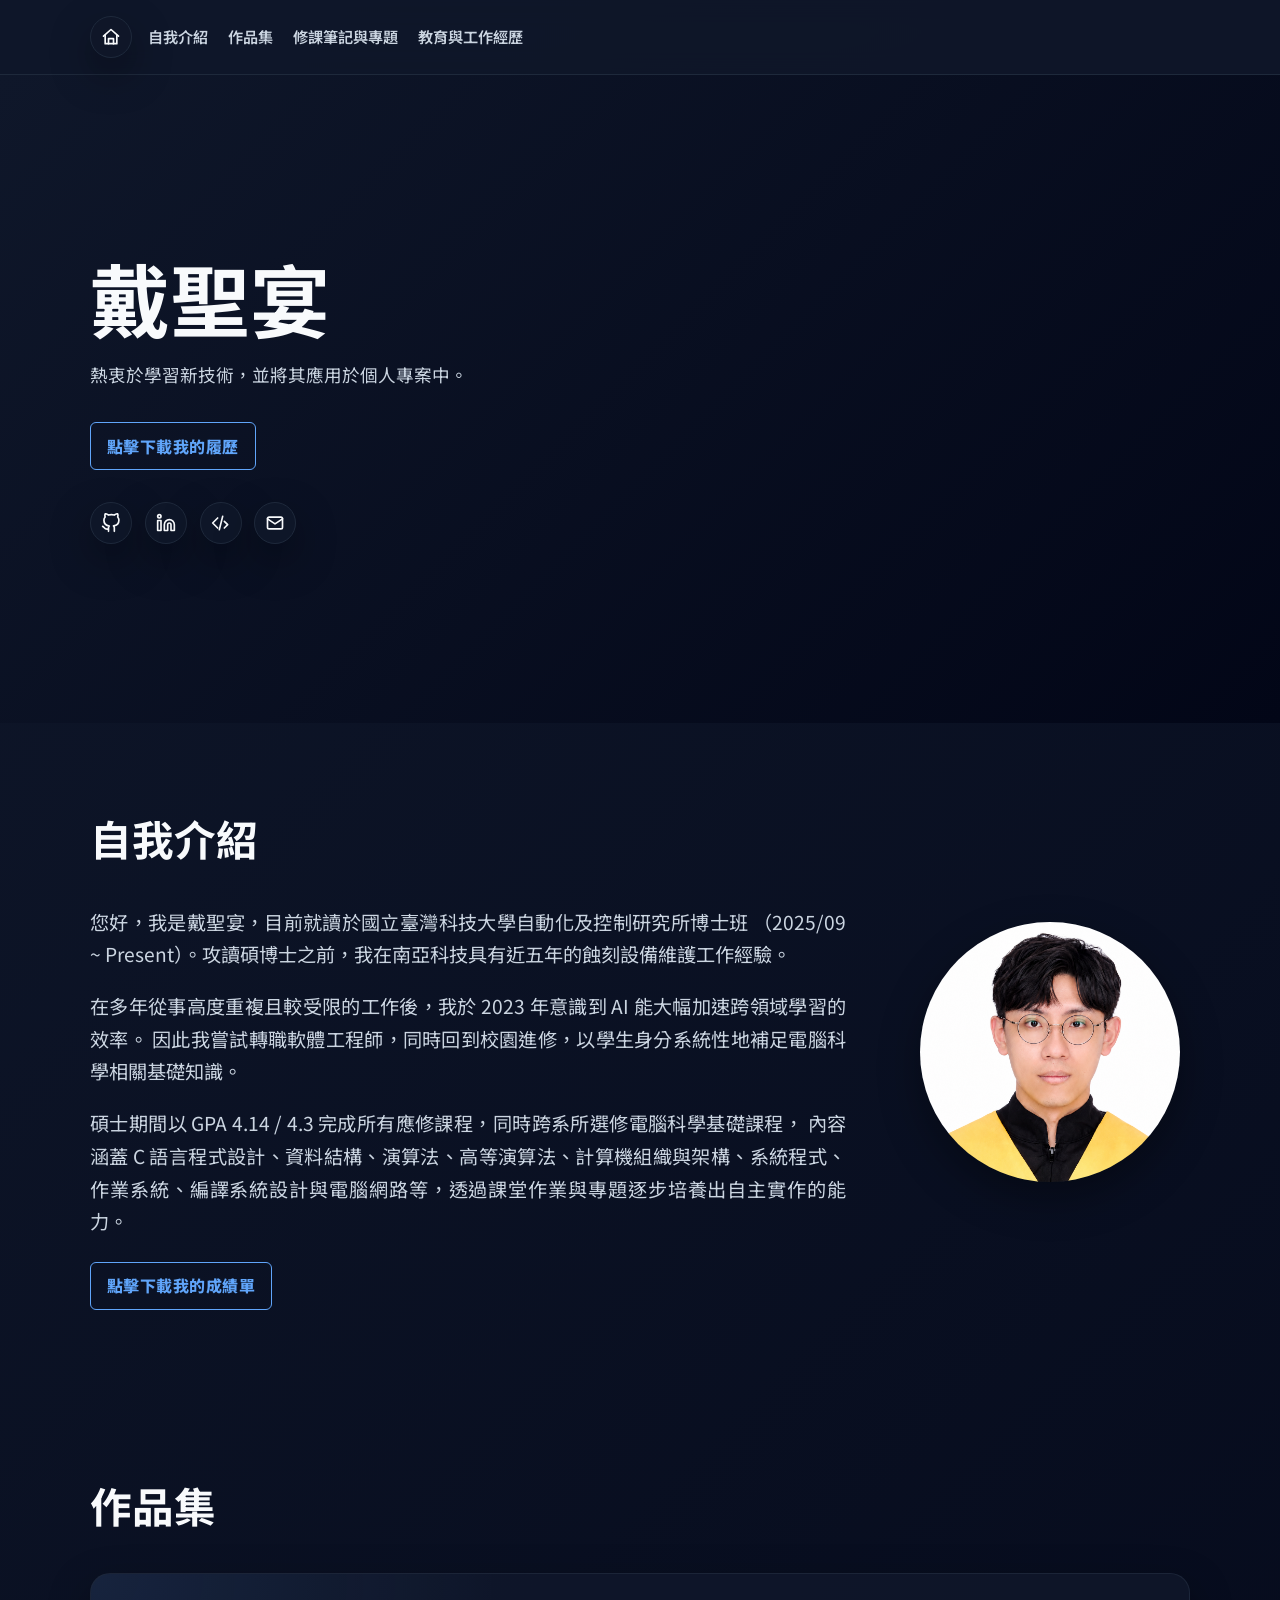
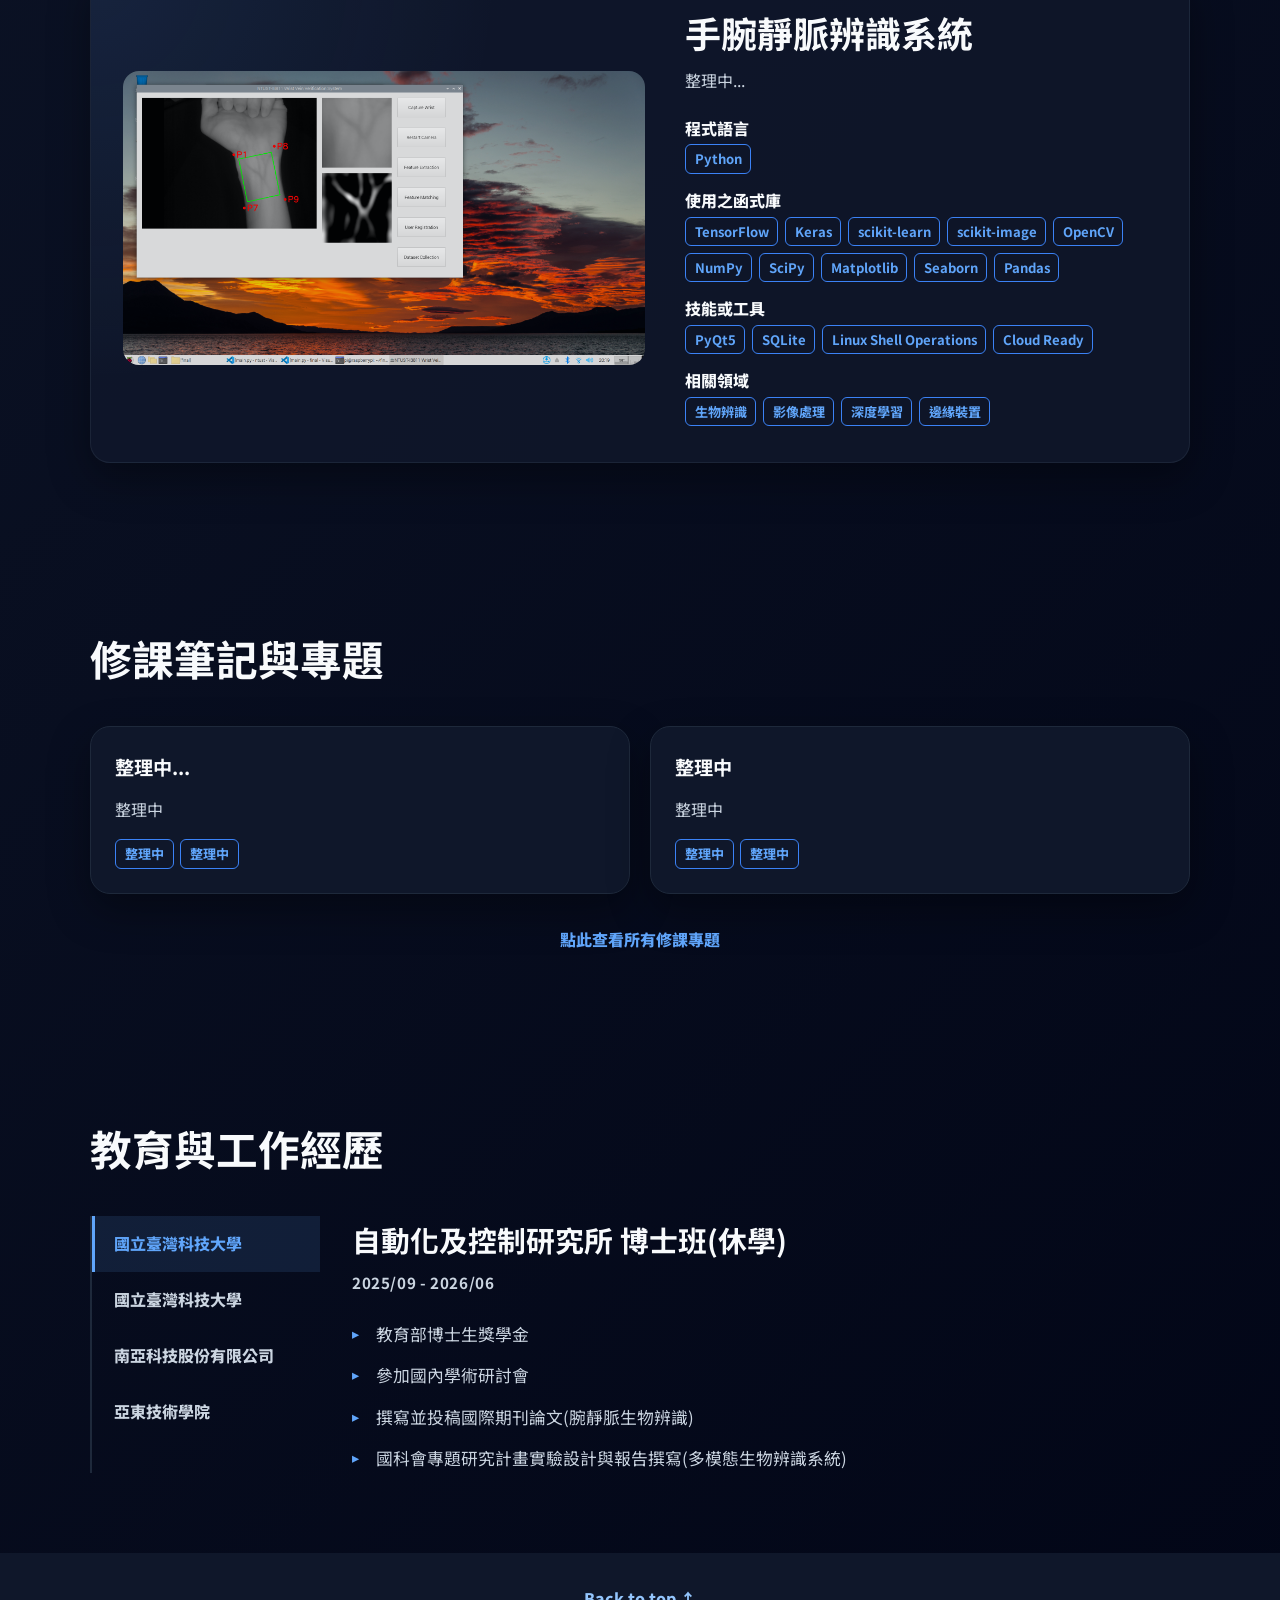
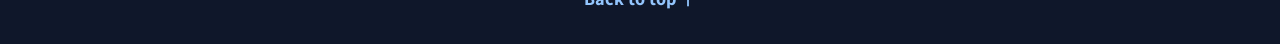
==== index.html @ a0e4a824 "Initial portfolio website" ====
<!DOCTYPE html>
<html lang="zh-Hant">
  <head>
    <meta charset="UTF-8" />
    <meta name="viewport" content="width=device-width, initial-scale=1.0" />
    <title>戴聖宴面試個人網站</title>
    <link rel="icon" type="image/png" href="public/images/favicon.png" />

    <link rel="preconnect" href="https://fonts.googleapis.com" />
    <link rel="preconnect" href="https://fonts.gstatic.com" crossorigin />
    <link
      href="https://fonts.googleapis.com/css2?family=Noto+Sans+TC:wght@400;500;600;700;800;900&display=swap"
      rel="stylesheet"
    />

    <link rel="stylesheet" href="src/css/base.css" />
    <link rel="stylesheet" href="src/css/layout.css" />
    <link rel="stylesheet" href="src/css/components.css" />
  </head>

  <body id="top">
    <header class="site-header">
      <div class="container header-container">
        <a class="home-link" href="index.html" aria-label="回到首頁">
          <span class="home-icon" aria-hidden="true">
            <svg
              xmlns="http://www.w3.org/2000/svg"
              viewBox="0 0 24 24"
              fill="none"
              stroke="currentColor"
              stroke-width="2"
              stroke-linecap="round"
              stroke-linejoin="round"
              focusable="false"
            >
              <path d="M3 11L12 3l9 8"></path>
              <path d="M5 10v10h14V10"></path>
              <path d="M9 20v-6h6v6"></path>
            </svg>
          </span>
        </a>

        <button
          class="nav-toggle"
          type="button"
          aria-label="開啟選單"
          aria-expanded="false"
        >
          <span></span>
          <span></span>
          <span></span>
        </button>

        <nav class="site-nav" aria-label="主要導覽列">
          <a href="index.html#about">自我介紹</a>
          <a href="index.html#projects">作品集</a>
          <a href="index.html#school-projects">修課筆記與專題</a>
          <a href="index.html#education">教育與工作經歷</a>
        </nav>
      </div>
    </header>

    <main>
      <section class="hero-section">
        <div class="container hero-container">
          <div class="hero-content">
            <h1 id="profile-name"></h1>

            <p class="hero-description" id="profile-description"></p>

            <div class="hero-actions">
              <a
                class="button button-primary"
                id="profile-resume"
                href="public/dsy_resume.pdf"
                download
              >
                點擊下載我的履歷
              </a>
            </div>

            <div
              class="hero-links"
              id="profile-links"
              aria-label="履歷與社群連結"
            ></div>
          </div>
        </div>
      </section>

      <section id="about" class="section">
        <div class="container">
          <div class="section-heading"><h2>自我介紹</h2></div>
              <div class="about-layout">
                <div class="about-text">
                  <div id="about-content"></div>

                  <div class="about-actions">
                    <a
                      class="button button-primary"
                      id="profile-transcript"
                      href="public/dsy_transcript.pdf"
                      download
                    >
                      點擊下載我的成績單
                    </a>
                  </div>
                </div>

                <div class="about-image-wrapper">
                  <img
                    class="about-image"
                    id="about-avatar"
                    src="public/images/me.png"
                    alt="大頭照"
                  />
                </div>
              </div>
          </div>
        </div>
      </section>

      <section id="projects" class="section section-muted">
        <div class="container">
          <div class="section-heading">
            <h2>作品集</h2>
          </div>

          <div class="project-list" id="project-list"></div>
        </div>
      </section>

      <section id="school-projects" class="section">
        <div class="container">
          <div class="section-heading">
            <h2>修課筆記與專題</h2>
          </div>

          <div class="card-grid card-grid-two" id="school-project-list"></div>
        </div>

        <div class="section-link-wrapper">
          <a class="section-more-link" href="school-projects.html">
            點此查看所有修課專題
          </a>
        </div>
      </section>

      <section id="education" class="section section-muted">
        <div class="container">
          <div class="section-heading">
            <h2>教育與工作經歷</h2>
          </div>

          <div class="experience-tabs">
            <div
              class="experience-tab-list"
              id="experience-tab-list"
              role="tablist"
              aria-label="教育與工作經歷列表"
            ></div>

            <div class="experience-content" id="experience-content"></div>
          </div>
        </div>
      </section>
    </main>

    <footer class="site-footer">
      <div class="container footer-container">
        <a class="back-to-top" href="#top">Back to top ↑</a>
      </div>
    </footer>

    <script src="src/data/profile.js"></script>
    <script src="src/data/about.js"></script>
    <script src="src/data/projects.js"></script>
    <script src="src/data/school-projects.js"></script>
    <script src="src/data/experience.js"></script>

    <script src="src/js/icons.js"></script>
    <script src="src/js/render-profile.js"></script>
    <script src="src/js/render-about.js"></script>
    <script src="src/js/render-projects.js"></script>
    <script src="src/js/render-school-projects.js"></script>
    <script src="src/js/render-experience.js"></script>
    <script src="src/js/main.js"></script>
  </body>
</html>
---- src/css/base.css ----
/* =========================
   Global Theme Variables
   ========================= */

:root {
  --color-bg: #020617;
  --color-page-bg: linear-gradient(135deg, #0f172a 0%, #020617 100%);
  --color-surface: #0f172a;
  --color-surface-muted: #111827;
  --color-text: #f8fafc;
  --color-muted: #cbd5e1;
  --color-primary: #60a5fa;
  --color-primary-dark: #3b82f6;
  --color-border: #1e293b;

  --font-main: "Noto Sans TC", system-ui, -apple-system, BlinkMacSystemFont, "Segoe UI", sans-serif;

  --shadow-card: 0 16px 40px rgba(0, 0, 0, 0.35);

  --radius-card: 1.25rem;
  --radius-pill: 999px;
}

/* =========================
   Reset
   ========================= */

* {
  box-sizing: border-box;
}

html {
  scroll-behavior: smooth;
  scroll-padding-top: 88px;
}

body {
  margin: 0;
  font-family: var(--font-main);
  background: var(--color-page-bg);
  color: var(--color-text);
  line-height: 1.7;
}

a {
  color: inherit;
  text-decoration: none;
}

button {
  font: inherit;
}

img {
  display: block;
  max-width: 100%;
}

h1,
h2,
h3,
p {
  margin-top: 0;
}

h1,
h2,
h3 {
  color: var(--color-text);
}

p {
  color: var(--color-muted);
}
---- src/css/layout.css ----
/* =========================
   Layout Container
   ========================= */

.container {
  width: min(1100px, 92%);
  margin: 0 auto;
}

/* =========================
   Header Layout
   ========================= */

.site-header {
  position: sticky;
  top: 0;
  z-index: 100;
  background: color-mix(in srgb, var(--color-surface) 90%, transparent);
  border-bottom: 1px solid var(--color-border);
  backdrop-filter: blur(12px);
  transform: translateY(0);
  transition:
    transform 0.28s ease,
    background 0.2s ease,
    border-color 0.2s ease;
}

.site-header.is-hidden {
  transform: translateY(-100%);
}

.header-container {
  position: relative;
  display: flex;
  align-items: center;
  gap: 1rem;
  padding: 1rem 0;
}

.site-nav {
  display: flex;
  align-items: center;
  justify-content: flex-start;
  flex: 1;
  flex-wrap: wrap;
  gap: 1.25rem;
}

/* =========================
   Hero Layout
   ========================= */

.hero-section {
  min-height: 72vh;
  display: flex;
  align-items: center;
  padding: 5rem 0;
  background: var(--color-page-bg);
}

.hero-container {
  display: grid;
  grid-template-columns: 1fr;
  align-items: center;
  gap: 3rem;
}

.hero-content {
  max-width: 860px;
}

/* =========================
   Section Layout
   ========================= */

.section {
  padding: 5rem 0;
}

.section-muted {
  background: transparent;
}

.section-heading {
  margin-bottom: 2rem;
}

/* =========================
   About Layout
   ========================= */

.about-layout {
    display: grid;
    grid-template-columns: 1fr 280px;
    align-items: center;
    gap: 4rem;
}

/* =========================
   Grid Layout
   ========================= */

.card-grid {
  display: grid;
  grid-template-columns: repeat(3, 1fr);
  gap: 1.25rem;
}

.card-grid-two {
  grid-template-columns: repeat(2, 1fr);
}

/* =========================
   Project Layout
   ========================= */

.project-list {
  display: grid;
  gap: 3rem;
}

/* =========================
   Timeline Layout
   ========================= */

.timeline {
  display: grid;
  gap: 1rem;
}

/* =========================
   Footer Layout
   ========================= */

.site-footer {
  padding: 2rem 0;
  background: #0f172a;
  color: #ffffff;
}

.footer-container {
  display: flex;
  align-items: center;
  justify-content: center;
  gap: 1rem;
  text-align: center;
}

.site-footer p {
  margin-bottom: 0;
  color: #cbd5e1;
}

/* =========================
   Mobile Layout
   ========================= */

@media (max-width: 768px) {
  .header-container {
    display: flex;
    align-items: center;
    justify-content: space-between;
    flex-wrap: wrap;
    gap: 1rem;
  }

  .home-link {
    order: 1;
  }

  .nav-toggle {
    order: 2;
    position: relative;
    z-index: 200;
  }

  .site-nav {
    order: 3;
    display: none;
    width: 100%;
    flex: 0 0 100%;
    flex-direction: column;
    align-items: stretch;
    justify-content: flex-start;
    gap: 0;
    padding: 0.75rem 0;
    border-top: 1px solid var(--color-border);
  }

  .site-nav.is-open {
    display: flex;
  }

  .site-nav a {
    width: 100%;
    padding: 0.85rem 0;
    text-align: center;
  }

  .hero-section {
    min-height: auto;
    padding: 4rem 0;
  }

  .hero-container {
    grid-template-columns: 1fr;
    text-align: center;
  }

  .hero-avatar-wrapper {
    order: -1;
  }

  .section {
    padding: 3.5rem 0;
  }

  .card-grid,
  .card-grid-two {
    grid-template-columns: 1fr;
  }

  .footer-container {
    flex-direction: column;
    align-items: center;
    justify-content: center;
    text-align: center;
  }

  .about-layout{
      grid-template-columns:1fr;
      gap:2rem;
  }

  .about-image-wrapper{
      order:2;
      margin:auto;
  }

}
---- src/css/components.css ----
.site-logo {
  font-size: 1.1rem;
  font-weight: 800;
  color: var(--color-primary);
}

/* Navigation */
.site-nav a {
  color: var(--color-muted);
  font-size: 0.95rem;
  font-weight: 600;
  transition: color 0.2s ease;
}

.site-nav a:hover {
  color: var(--color-primary);
}

.nav-toggle {
  display: none;
  width: 44px;
  height: 44px;
  padding: 0.6rem;
  border: 1px solid var(--color-border);
  border-radius: 0.75rem;
  background: var(--color-surface);
  cursor: pointer;
}

.nav-toggle span {
  display: block;
  width: 100%;
  height: 2px;
  margin: 5px 0;
  background: var(--color-text);
  border-radius: 999px;
}

/* Hero */
.hero-content h1 {
  max-width: 800px;
  margin-bottom: 1.25rem;
  font-size: clamp(2.5rem, 8vw, 5rem);
  line-height: 1.08;
}

.hero-description {
  max-width: 800px;
  margin-bottom: 1rem;
  font-size: 1.1rem;
}

.hero-actions {
  display: flex;
  gap: 1rem;
  flex-wrap: wrap;
  margin-top: 2rem;
}

.hero-links {
  display: flex;
  gap: 0.8rem;
  flex-wrap: wrap;
  margin-top: 2rem;
}

.hero-icon-link {
  display: inline-grid;
  place-items: center;
  width: 42px;
  height: 42px;
  padding: 0;
  border: 1px solid var(--color-border);
  border-radius: 50%;
  background: color-mix(in srgb, var(--color-surface) 88%, transparent);
  color: var(--color-text);
  box-shadow: var(--shadow-card);
  transition:
    transform 0.2s ease,
    border-color 0.2s ease,
    color 0.2s ease;
}

.hero-icon-link:hover {
  transform: translateY(-2px);
  border-color: var(--color-primary);
  color: var(--color-primary);
}

.hero-icon {
  display: inline-grid;
  place-items: center;
  width: 20px;
  height: 20px;
}

.hero-icon svg {
  display: block;
  width: 20px;
  height: 20px;
  fill: none;
  stroke: currentColor;
}

/* About Avatar */
.about-image-wrapper {
  width: 260px;
  height: 260px;
  justify-self: center;
  align-self: start;
  margin-top: 1rem;
  overflow: hidden;
  border-radius: 50%;
  background: var(--color-surface-muted);
  box-shadow: var(--shadow-card);
}

.about-image {
  display: block;
  width: 100%;
  height: 100%;
  object-fit: cover;
}

#about-content .section-description {
  text-align: justify;
  text-justify: inter-character;
  text-align-last: left;
}

.about-actions {
  display: flex;
  margin-top: 1.5rem;
}

/* Buttons */
.button {
  display: inline-flex;
  align-items: center;
  justify-content: center;
  min-height: 44px;
  padding: 0.75rem 1.25rem;
  border-radius: var(--radius-pill);
  font-weight: 800;
  transition:
    transform 0.2s ease,
    background 0.2s ease,
    color 0.2s ease;
}

.button:hover {
  transform: translateY(-2px);
}

.button-primary {
  padding: 0.6rem 1rem;
  border: 1px solid var(--color-primary);
  border-radius: 6px;
  background: transparent;
  color: var(--color-primary);
  font-weight: 800;
  letter-spacing: 0.03em;
}

.button-primary:hover {
  background: color-mix(in srgb, var(--color-primary) 10%, transparent);
  color: var(--color-primary);
}

.button-secondary {
  border: 1px solid var(--color-border);
  background: var(--color-surface);
  color: var(--color-primary);
}

/* Section */
.hero-label,
.section-label {
  margin-bottom: 0.75rem;
  color: var(--color-primary);
  font-weight: 800;
  letter-spacing: 0.04em;
}

.section-heading h2 {
  margin-bottom: 0;
  font-size: clamp(2rem, 4vw, 2.6rem);
}

.section-description {
  max-width: 800px;
  font-size: 1.2rem;
  line-height: 1.7;
}

/* Cards */
.card {
  overflow: hidden;
  border: 1px solid var(--color-border);
  border-radius: var(--radius-card);
  background: var(--color-surface);
  box-shadow: var(--shadow-card);
}

.card-image {
  width: 100%;
  height: 180px;
  object-fit: cover;
  background: var(--color-surface-muted);
}

.card-body {
  padding: 1.5rem;
}

.card h3 {
  margin-bottom: 0.75rem;
  font-size: 1.2rem;
}

.card p {
  margin-bottom: 1rem;
}

/* Tags */
.tag-list {
  display: flex;
  gap: 0.4rem;
  flex-wrap: wrap;
}

.tag {
  display: inline-flex;
  align-items: center;
  justify-content: center;
  padding: 0.25rem 0.55rem;
  border: 1px solid var(--color-primary-dark);
  border-radius: 6px;
  background: transparent;
  color: var(--color-primary);
  font-size: 0.82rem;
  font-weight: 700;
  line-height: 1.5;
  transition:
    background 0.2s ease,
    color 0.2s ease,
    transform 0.2s ease;
}

.tag:hover {
  transform: translateY(-2px);
  background: var(--color-primary-dark);
  color: #ffffff;
}

/* Section Links */
.section-link-wrapper {
  display: flex;
  justify-content: center;
  margin-top: 2rem;
}

.section-more-link {
  position: relative;
  display: inline-flex;
  justify-content: center;
  color: var(--color-primary);
  font-weight: 800;
}

.section-more-link::after {
  content: "";
  position: absolute;
  left: 0;
  bottom: -0.2rem;
  width: 100%;
  height: 2px;
  background: var(--color-primary);
  transform: scaleX(0);
  transform-origin: center;
  transition: transform 0.2s ease;
}

.section-more-link:hover::after {
  transform: scaleX(1);
}

/* Projects */
.project-feature {
  position: relative;
  display: grid;
  grid-template-columns: 1.05fr 0.95fr;
  align-items: center;
  gap: 2.5rem;
  padding: 2rem;
  border: 1px solid color-mix(in srgb, var(--color-border) 80%, transparent);
  border-radius: var(--radius-card);
  background:
    radial-gradient(
      circle at top left,
      color-mix(in srgb, var(--color-primary) 10%, transparent),
      transparent 34%
    ),
    color-mix(in srgb, var(--color-surface) 94%, transparent);
  box-shadow: var(--shadow-card);
  transition:
    transform 0.2s ease,
    border-color 0.2s ease;
}

.project-feature:hover {
  transform: translateY(-3px);
  border-color: color-mix(in srgb, var(--color-primary) 45%, var(--color-border));
}

.project-feature-image-wrap {
  overflow: hidden;
  min-height: 280px;
  border-radius: 1rem;
  background: var(--color-surface-muted);
}

.project-feature-image {
  width: 100%;
  height: 100%;
  min-height: 280px;
  object-fit: cover;
  opacity: 0.9;
  transition: opacity 0.2s ease;
}

.project-feature:hover .project-feature-image {
  opacity: 1;
}

.project-feature-content {
  padding: 0.25rem 0;
}

.project-feature h3 {
  margin-bottom: 0.75rem;
  font-size: clamp(1.6rem, 3vw, 2.25rem);
  line-height: 1.25;
}

.project-feature-content > p {
  margin-bottom: 1.4rem;
}

.project-tech-list {
  display: grid;
  gap: 0.9rem;
}

.project-tech-group {
  display: grid;
  gap: 0.35rem;
}

.project-tech-title {
  margin: 0;
  color: var(--color-text);
  font-size: 1rem;
  font-weight: 800;
  line-height: 1.4;
}

.project-tag-list {
  justify-content: flex-start;
}

.project-links {
  display: flex;
  gap: 1rem;
  margin-top: 1.25rem;
}

.project-links a {
  color: var(--color-muted);
  font-weight: 900;
}

.project-links a:hover {
  color: var(--color-primary);
}

/* Experience */
.experience-tabs {
  display: grid;
  grid-template-columns: 230px 1fr;
  gap: 2rem;
}

.experience-tab-list {
  display: flex;
  flex-direction: column;
  border-left: 2px solid var(--color-border);
}

.experience-tab {
  width: 100%;
  padding: 0.9rem 1.2rem;
  border: 0;
  border-left: 3px solid transparent;
  background: transparent;
  color: var(--color-muted);
  font-weight: 800;
  text-align: left;
  cursor: pointer;
  transition:
    background 0.2s ease,
    color 0.2s ease,
    border-color 0.2s ease;
}

.experience-tab:hover {
  background: color-mix(in srgb, var(--color-primary) 8%, transparent);
  color: var(--color-primary);
}

.experience-tab.is-active {
  border-left-color: var(--color-primary);
  background: color-mix(in srgb, var(--color-primary) 12%, transparent);
  color: var(--color-primary);
}

.experience-panel {
  display: none;
}

.experience-panel.is-active {
  display: block;
}

.experience-panel h3 {
  margin-bottom: 0.35rem;
  font-size: clamp(1.35rem, 3vw, 1.8rem);
}

.experience-panel h3 span {
  color: var(--color-primary);
}

.experience-period {
  margin-bottom: 1.5rem;
  color: var(--color-muted);
  font-size: 0.95rem;
  font-weight: 700;
  letter-spacing: 0.04em;
}

.experience-list {
  display: grid;
  gap: 0.8rem;
  margin: 0;
  padding: 0;
  list-style: none;
}

.experience-list li {
  position: relative;
  padding-left: 1.5rem;
  color: var(--color-muted);
  font-size: 1.05rem;
}

.experience-list li::before {
  content: "▸";
  position: absolute;
  left: 0;
  color: var(--color-primary);
  font-size: 0.9rem;
  line-height: 1.8;
}

/* Page Title */
.page-hero-section {
  min-height: 100vh;
}

.page-title {
  margin-bottom: 0.25rem;
  font-size: clamp(3rem, 8vw, 6rem);
  line-height: 1;
}

.page-description {
  margin-bottom: 4rem;
  color: var(--color-primary);
  font-weight: 800;
}

/* Course Table */
.course-table {
  display: grid;
  gap: 0.25rem;
}

.course-table-header,
.course-row {
  display: grid;
  grid-template-columns: 90px 1.4fr 1.6fr 120px;
  gap: 1.5rem;
  align-items: center;
}

.course-table-header {
  margin-bottom: 1rem;
  color: var(--color-muted);
  font-size: 1.1rem;
  font-weight: 900;
}

.course-row {
  padding: 0.9rem 0;
}

.course-year {
  color: var(--color-primary);
  font-weight: 800;
}

.course-name {
  color: var(--color-text);
  font-size: 1.15rem;
  font-weight: 900;
}

.course-tools {
  color: var(--color-muted);
  font-family: monospace;
}

.course-links {
  display: flex;
  justify-content: flex-end;
  gap: 0.75rem;
}

.course-links a {
  color: var(--color-muted);
  font-weight: 900;
}

.course-links a:hover {
  color: var(--color-primary);
}

/* Timeline */
.timeline-item {
  padding: 1.25rem;
  border-left: 5px solid var(--color-primary);
  border-radius: 0.9rem;
  background: var(--color-surface);
  box-shadow: var(--shadow-card);
}

.timeline-item h3 {
  margin-bottom: 0.5rem;
}

.timeline-item p {
  margin-bottom: 0;
}

/* Footer */
.back-to-top {
  display: inline-flex;
  align-items: center;
  justify-content: center;
  color: #93c5fd;
  font-weight: 800;
  transition:
    color 0.2s ease,
    transform 0.2s ease;
}

.back-to-top:hover {
  transform: translateY(-2px);
  color: #bfdbfe;
}

/* Mobile */
@media (max-width: 768px) {
  .nav-toggle {
    display: inline-block;
  }

  .site-nav a {
    width: 100%;
    padding: 0.75rem 0;
  }

  .hero-content h1 {
    font-size: clamp(2.5rem, 14vw, 4rem);
  }

  .hero-description {
    margin-inline: auto;
  }

  .hero-actions,
  .hero-links {
    justify-content: center;
  }

  .section-description {
    font-size: 1.08rem;
    line-height: 1.8;
  }

  #about-content .section-description {
    text-align: left;
  }

  .about-actions {
    justify-content: center;
  }

  .about-image-wrapper {
    width: 220px;
    height: 220px;
    margin-top: 0;
    margin-inline: auto;
  }

  .tag-list {
    justify-content: center;
  }

  .project-feature {
    grid-template-columns: 1fr;
    gap: 1.5rem;
    padding: 1.25rem;
    text-align: left;
  }

  .project-feature-image-wrap,
  .project-feature-image {
    min-height: 220px;
  }

  .project-tag-list {
    justify-content: flex-start;
  }

  .project-links {
    justify-content: flex-start;
  }

  .experience-tabs {
    grid-template-columns: 1fr;
    gap: 1.5rem;
  }

  .experience-tab-list {
    flex-direction: row;
    overflow-x: auto;
    border-left: 0;
    border-bottom: 2px solid var(--color-border);
  }

  .experience-tab {
    flex: 0 0 auto;
    width: auto;
    min-width: 160px;
    border-left: 0;
    border-bottom: 3px solid transparent;
    text-align: center;
    white-space: nowrap;
  }

  .experience-tab.is-active {
    border-left-color: transparent;
    border-bottom-color: var(--color-primary);
  }

  .experience-panel h3 {
    font-size: 1.35rem;
  }

  .experience-list li {
    font-size: 1rem;
  }

  .page-title,
  .page-description,
  .section-label {
    text-align: center;
  }

  .course-table-header {
    display: none;
  }

  .course-row {
    grid-template-columns: 1fr;
    gap: 0.5rem;
    padding: 1.25rem 0;
    border-bottom: 1px solid var(--color-border);
    text-align: center;
  }

  .course-links {
    justify-content: center;
  }
}

/* Home Link */
.home-link {
  display: inline-grid;
  place-items: center;
  width: 42px;
  height: 42px;
  border: 1px solid var(--color-border);
  border-radius: 50%;
  color: var(--color-text);
  background: color-mix(in srgb, var(--color-surface) 88%, transparent);
  box-shadow: var(--shadow-card);
  transition:
    transform 0.2s ease,
    border-color 0.2s ease,
    color 0.2s ease;
}

.home-link:hover {
  transform: translateY(-2px);
  border-color: var(--color-primary);
  color: var(--color-primary);
}

.home-icon {
  display: inline-grid;
  place-items: center;
  width: 20px;
  height: 20px;
}

.home-icon svg {
  display: block;
  width: 20px;
  height: 20px;
}
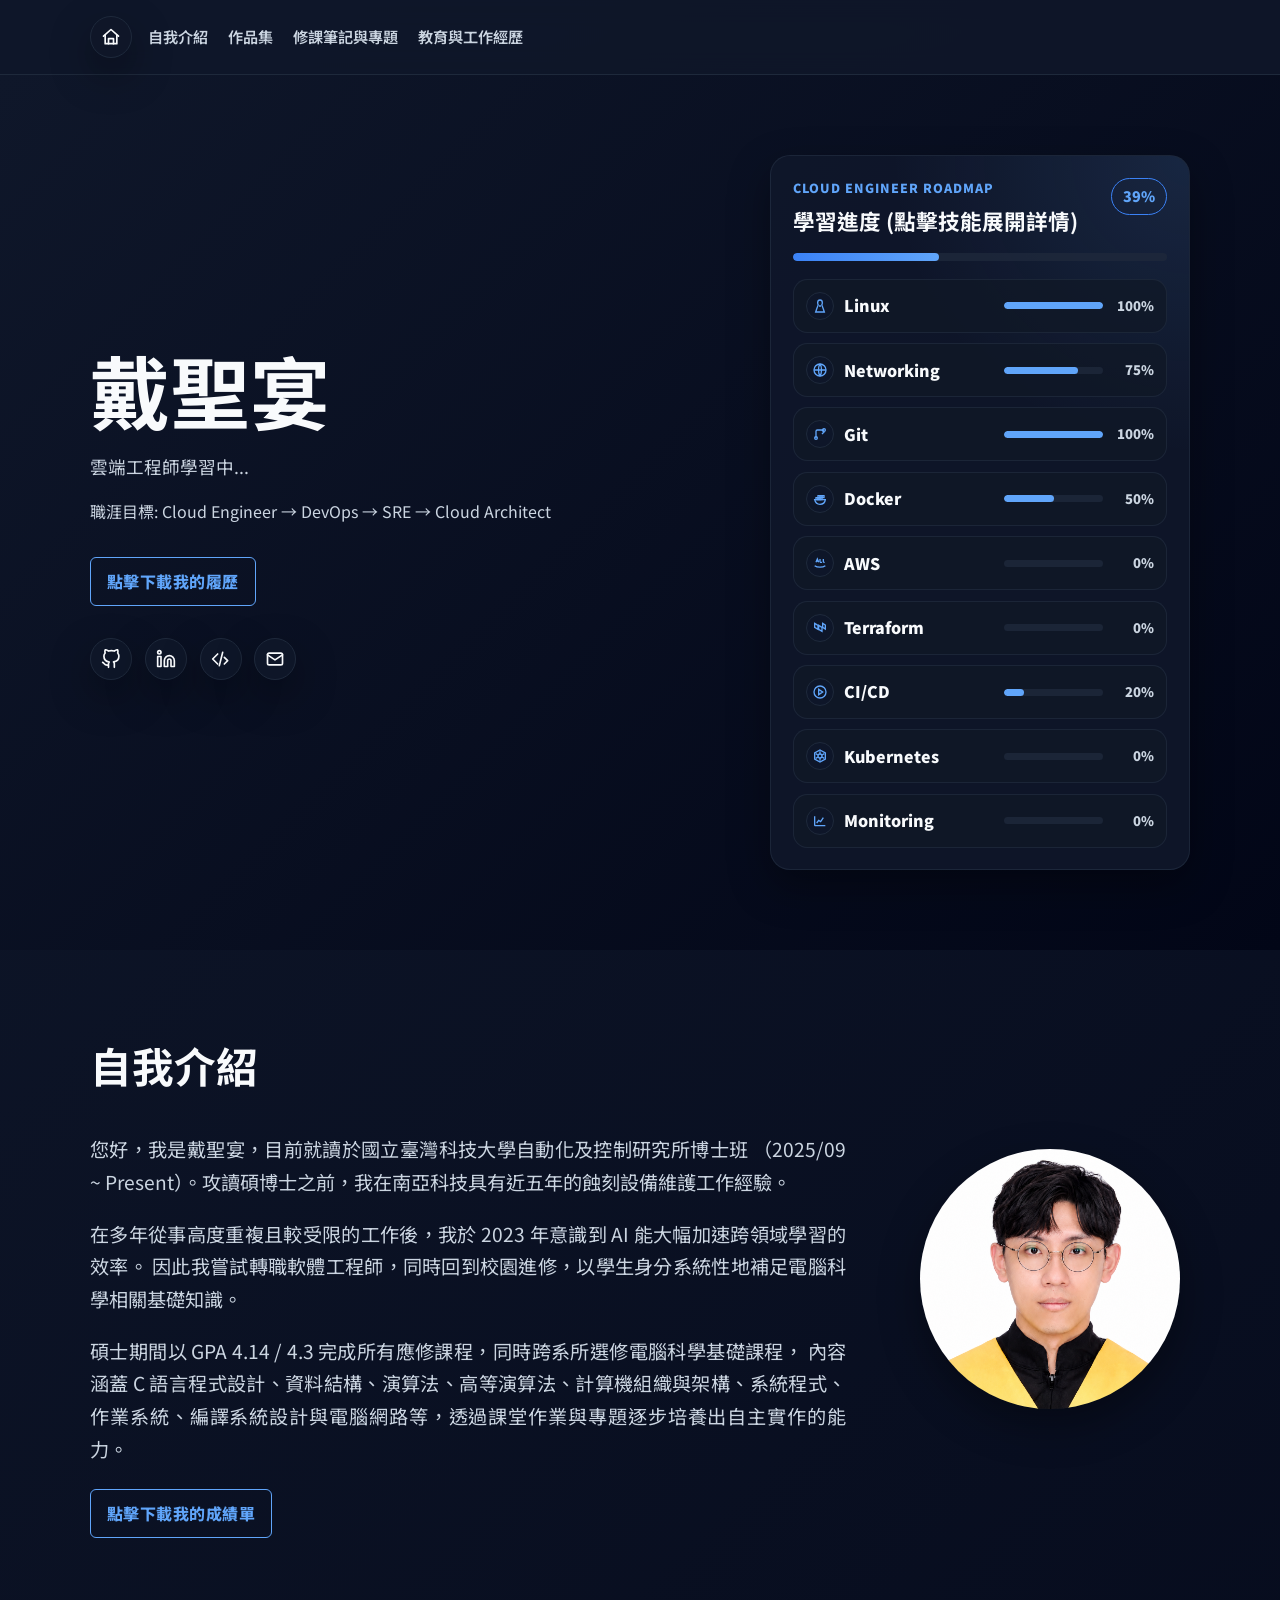
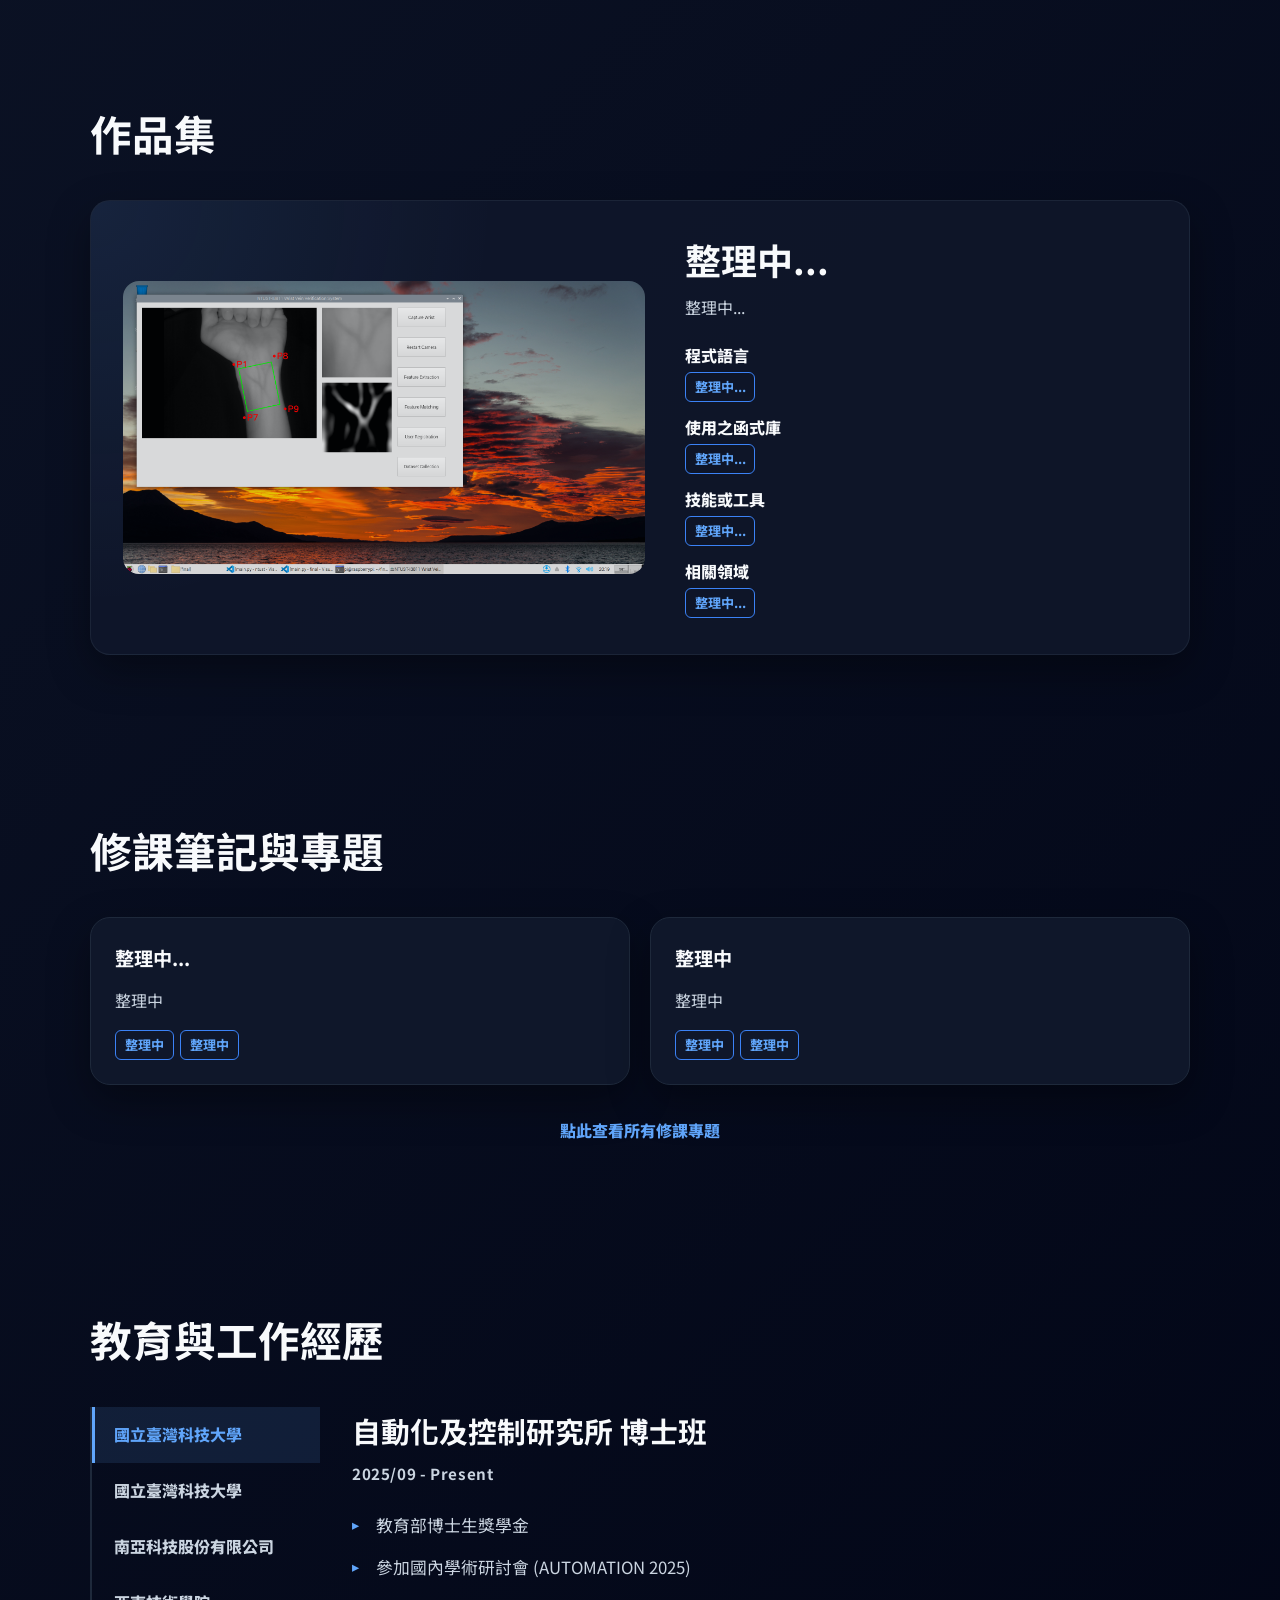
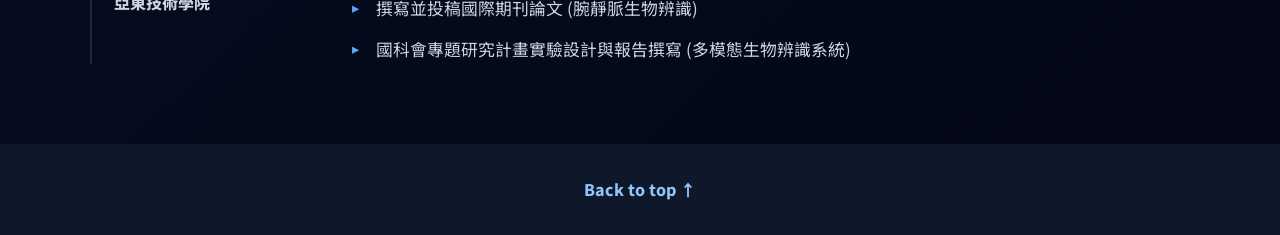
==== commit da6a00dc: "Add Cloud Engineer Roadmap learning progress Introduce an interactive roadmap panel displaying Cloud" ====
--- a/index.html
+++ b/index.html
@@ -64,9 +64,17 @@
       <section class="hero-section">
         <div class="container hero-container">
           <div class="hero-content">
-            <h1 id="profile-name"></h1>
-
-            <p class="hero-description" id="profile-description"></p>
+            <h1 id="profile-name">戴聖宴</h1>
+
+            <p class="hero-description" id="profile-description">
+              雲端工程師學習中...
+            </p>
+
+            <div class="hero-career">
+              <p id="profile-career-goal" class="hero-career-goal">
+                職涯目標: Cloud Engineer → DevOps → SRE → Cloud Architect
+              </p>
+            </div>
 
             <div class="hero-actions">
               <a
@@ -85,37 +93,58 @@
               aria-label="履歷與社群連結"
             ></div>
           </div>
+
+          <aside class="roadmap-panel" aria-label="雲端工程師學習進度">
+            <div class="roadmap-header">
+              <div>
+                <p class="roadmap-eyebrow">Cloud Engineer Roadmap</p>
+                <h2>學習進度 (點擊技能展開詳情)</h2>
+              </div>
+
+              <div class="roadmap-total">
+                <span id="roadmap-total-percent">0%</span>
+              </div>
+            </div>
+
+            <div class="roadmap-total-bar">
+              <span id="roadmap-total-bar"></span>
+            </div>
+
+            <div class="roadmap-list" id="roadmap-list"></div>
+          </aside>
         </div>
       </section>
 
       <section id="about" class="section">
         <div class="container">
-          <div class="section-heading"><h2>自我介紹</h2></div>
-              <div class="about-layout">
-                <div class="about-text">
-                  <div id="about-content"></div>
-
-                  <div class="about-actions">
-                    <a
-                      class="button button-primary"
-                      id="profile-transcript"
-                      href="public/dsy_transcript.pdf"
-                      download
-                    >
-                      點擊下載我的成績單
-                    </a>
-                  </div>
-                </div>
-
-                <div class="about-image-wrapper">
-                  <img
-                    class="about-image"
-                    id="about-avatar"
-                    src="public/images/me.png"
-                    alt="大頭照"
-                  />
-                </div>
+          <div class="section-heading">
+            <h2>自我介紹</h2>
+          </div>
+
+          <div class="about-layout">
+            <div class="about-text">
+              <div id="about-content"></div>
+
+              <div class="about-actions">
+                <a
+                  class="button button-primary"
+                  id="profile-transcript"
+                  href="public/dsy_transcript.pdf"
+                  download
+                >
+                  點擊下載我的成績單
+                </a>
               </div>
+            </div>
+
+            <div class="about-image-wrapper">
+              <img
+                class="about-image"
+                id="about-avatar"
+                src="public/images/me.png"
+                alt="大頭照"
+              />
+            </div>
           </div>
         </div>
       </section>
@@ -173,6 +202,7 @@
     </footer>
 
     <script src="src/data/profile.js"></script>
+    <script src="src/data/roadmap.js"></script>
     <script src="src/data/about.js"></script>
     <script src="src/data/projects.js"></script>
     <script src="src/data/school-projects.js"></script>
@@ -180,6 +210,7 @@
 
     <script src="src/js/icons.js"></script>
     <script src="src/js/render-profile.js"></script>
+    <script src="src/js/render-roadmap.js"></script>
     <script src="src/js/render-about.js"></script>
     <script src="src/js/render-projects.js"></script>
     <script src="src/js/render-school-projects.js"></script>
--- a/src/css/layout.css
+++ b/src/css/layout.css
@@ -60,13 +60,15 @@
 
 .hero-container {
   display: grid;
-  grid-template-columns: 1fr;
-  align-items: center;
-  gap: 3rem;
+  grid-template-columns: minmax(0, 1fr) minmax(360px, 420px);
+  align-items: center;
+  gap: 4rem;
 }
 
 .hero-content {
-  max-width: 860px;
+  max-width: 760px;
+  min-width: 0;
+  justify-self: start;
 }
 
 /* =========================
--- a/src/css/components.css
+++ b/src/css/components.css
@@ -741,3 +741,233 @@
   width: 20px;
   height: 20px;
 }
+
+/* Roadmap */
+.roadmap-panel {
+  width: 100%;
+  padding: 1.35rem;
+  border: 1px solid color-mix(in srgb, var(--color-border) 85%, transparent);
+  border-radius: var(--radius-card);
+  background:
+    radial-gradient(
+      circle at top right,
+      color-mix(in srgb, var(--color-primary) 12%, transparent),
+      transparent 36%
+    ),
+    color-mix(in srgb, var(--color-surface) 94%, transparent);
+  box-shadow: var(--shadow-card);
+}
+
+.roadmap-header {
+  display: flex;
+  align-items: flex-start;
+  justify-content: space-between;
+  gap: 1rem;
+  margin-bottom: 0.85rem;
+}
+
+.roadmap-eyebrow {
+  margin-bottom: 0.25rem;
+  color: var(--color-primary);
+  font-size: 0.78rem;
+  font-weight: 900;
+  letter-spacing: 0.08em;
+  text-transform: uppercase;
+}
+
+.roadmap-header h2 {
+  margin-bottom: 0;
+  font-size: 1.35rem;
+}
+
+.roadmap-total {
+  display: inline-flex;
+  align-items: center;
+  justify-content: center;
+  min-width: 56px;
+  padding: 0.35rem 0.55rem;
+  border: 1px solid var(--color-primary-dark);
+  border-radius: 999px;
+  color: var(--color-primary);
+  font-size: 0.9rem;
+  font-weight: 900;
+}
+
+.roadmap-total-bar {
+  height: 8px;
+  margin-bottom: 1.1rem;
+  overflow: hidden;
+  border-radius: 999px;
+  background: color-mix(in srgb, var(--color-border) 80%, transparent);
+}
+
+.roadmap-total-bar span {
+  display: block;
+  height: 100%;
+  border-radius: inherit;
+  background: linear-gradient(
+    90deg,
+    var(--color-primary-dark),
+    var(--color-primary)
+  );
+}
+
+.roadmap-list {
+  display: grid;
+  gap: 0.65rem;
+}
+
+.roadmap-item {
+  border: 1px solid color-mix(in srgb, var(--color-border) 85%, transparent);
+  border-radius: 0.9rem;
+  background: color-mix(in srgb, var(--color-surface-muted) 76%, transparent);
+  overflow: hidden;
+}
+
+.roadmap-toggle {
+  display: grid;
+  grid-template-columns: minmax(0, 1fr) 150px;
+  align-items: center;
+  gap: 1rem;
+  width: 100%;
+  padding: 0.75rem;
+  border: 0;
+  background: transparent;
+  color: var(--color-text);
+  cursor: pointer;
+  text-align: left;
+}
+
+.roadmap-title-group {
+  display: inline-flex;
+  align-items: center;
+  gap: 0.65rem;
+  min-width: 0;
+}
+
+.roadmap-icon {
+  display: inline-grid;
+  place-items: center;
+  width: 28px;
+  height: 28px;
+  flex: 0 0 auto;
+  border: 1px solid var(--color-border);
+  border-radius: 50%;
+  color: var(--color-primary);
+  background: color-mix(in srgb, var(--color-surface) 85%, transparent);
+}
+
+.roadmap-icon svg {
+  width: 16px;
+  height: 16px;
+}
+
+.roadmap-title {
+  font-weight: 900;
+}
+
+.roadmap-progress-group {
+  display: grid;
+  grid-template-columns: 1fr 42px;
+  align-items: center;
+  gap: 0.6rem;
+}
+
+.roadmap-mini-bar {
+  height: 7px;
+  overflow: hidden;
+  border-radius: 999px;
+  background: color-mix(in srgb, var(--color-border) 80%, transparent);
+}
+
+.roadmap-mini-bar span {
+  display: block;
+  height: 100%;
+  border-radius: inherit;
+  background: var(--color-primary);
+}
+
+.roadmap-percent {
+  color: var(--color-muted);
+  font-size: 0.82rem;
+  font-weight: 900;
+  text-align: right;
+}
+
+.roadmap-detail {
+  display: none;
+  padding: 0 0.85rem 0.9rem;
+}
+
+.roadmap-item.is-open .roadmap-detail {
+  display: block;
+}
+
+.roadmap-detail-meta {
+  display: flex;
+  justify-content: space-between;
+  gap: 1rem;
+  margin-bottom: 0.65rem;
+  color: var(--color-muted);
+  font-size: 0.82rem;
+  font-weight: 700;
+}
+
+.roadmap-detail-meta a {
+  color: var(--color-primary);
+}
+
+.roadmap-check-list {
+  display: grid;
+  gap: 0.45rem;
+  margin: 0;
+  padding: 0;
+  list-style: none;
+}
+
+.roadmap-check-item {
+  display: flex;
+  align-items: center;
+  gap: 0.55rem;
+  color: var(--color-muted);
+  font-size: 0.9rem;
+}
+
+.roadmap-check-item.is-completed {
+  color: var(--color-text);
+}
+
+.roadmap-check-icon {
+  display: inline-grid;
+  place-items: center;
+  width: 20px;
+  height: 20px;
+  flex: 0 0 auto;
+  border: 1px solid var(--color-border);
+  border-radius: 50%;
+  color: var(--color-muted);
+  font-size: 0.75rem;
+  font-weight: 900;
+}
+
+.roadmap-check-item.is-completed .roadmap-check-icon {
+  border-color: var(--color-primary);
+  color: var(--color-primary);
+}
+
+/* Roadmap Mobile */
+@media (max-width: 768px) {
+  .roadmap-panel {
+    margin-top: 1rem;
+    text-align: left;
+  }
+
+  .roadmap-toggle {
+    grid-template-columns: 1fr;
+    gap: 0.7rem;
+  }
+
+  .roadmap-progress-group {
+    grid-template-columns: 1fr 42px;
+  }
+}
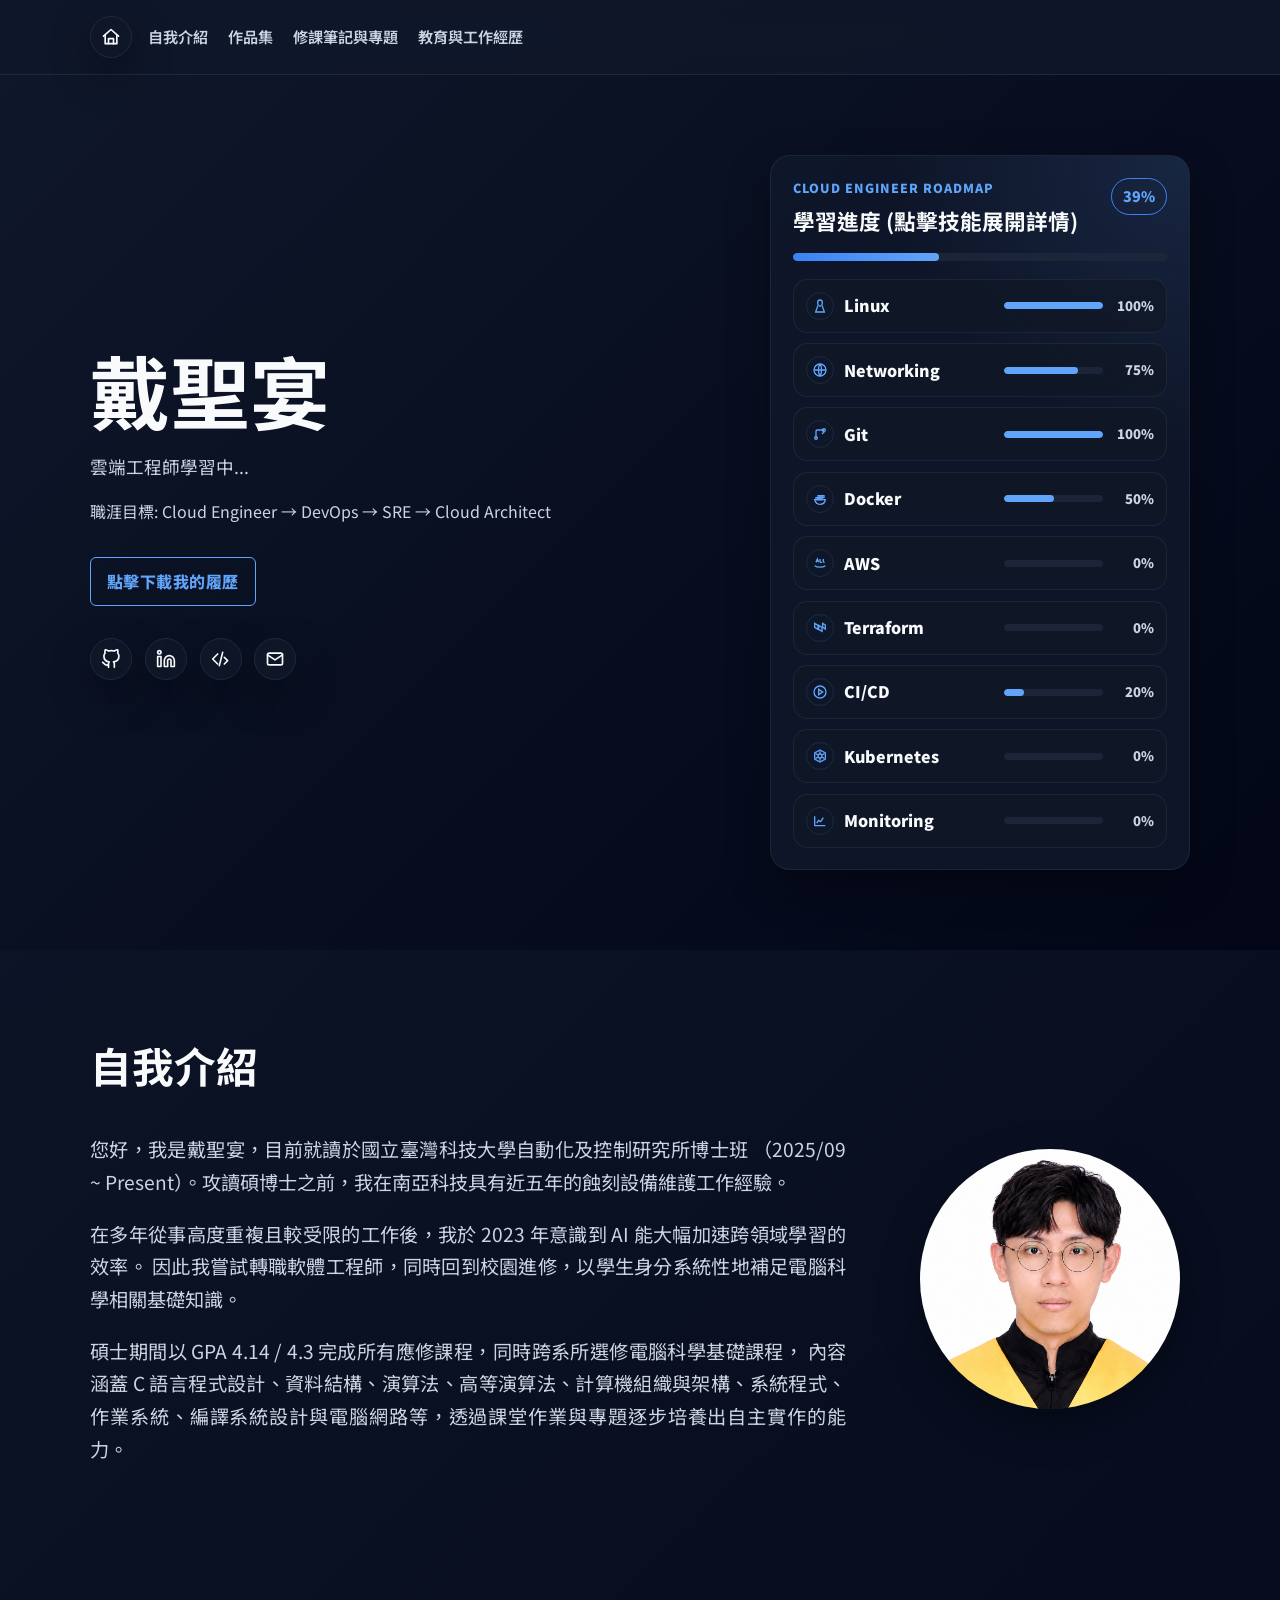
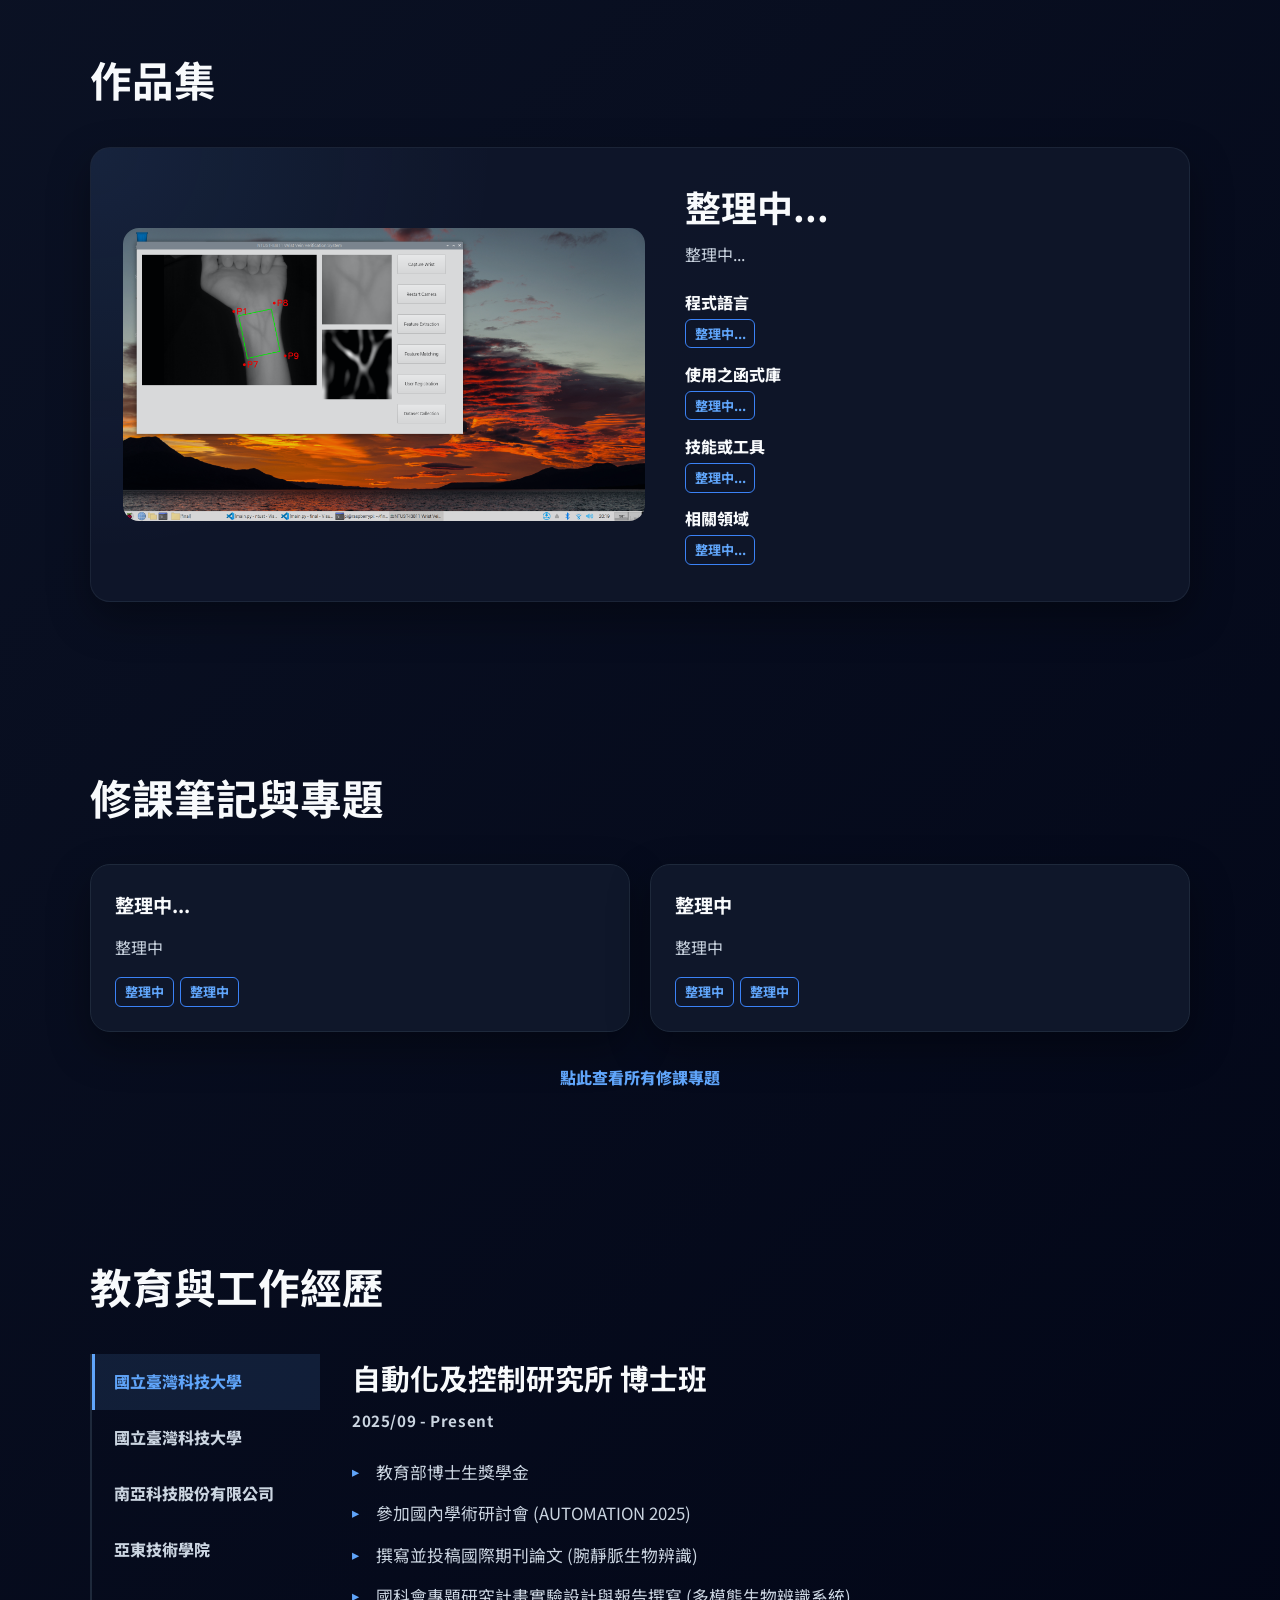
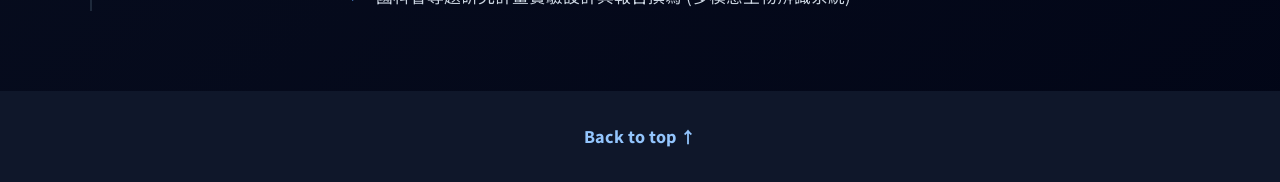
==== commit ac8adaed: "Update index.html" ====
--- a/index.html
+++ b/index.html
@@ -124,17 +124,6 @@
           <div class="about-layout">
             <div class="about-text">
               <div id="about-content"></div>
-
-              <div class="about-actions">
-                <a
-                  class="button button-primary"
-                  id="profile-transcript"
-                  href="public/dsy_transcript.pdf"
-                  download
-                >
-                  點擊下載我的成績單
-                </a>
-              </div>
             </div>
 
             <div class="about-image-wrapper">
